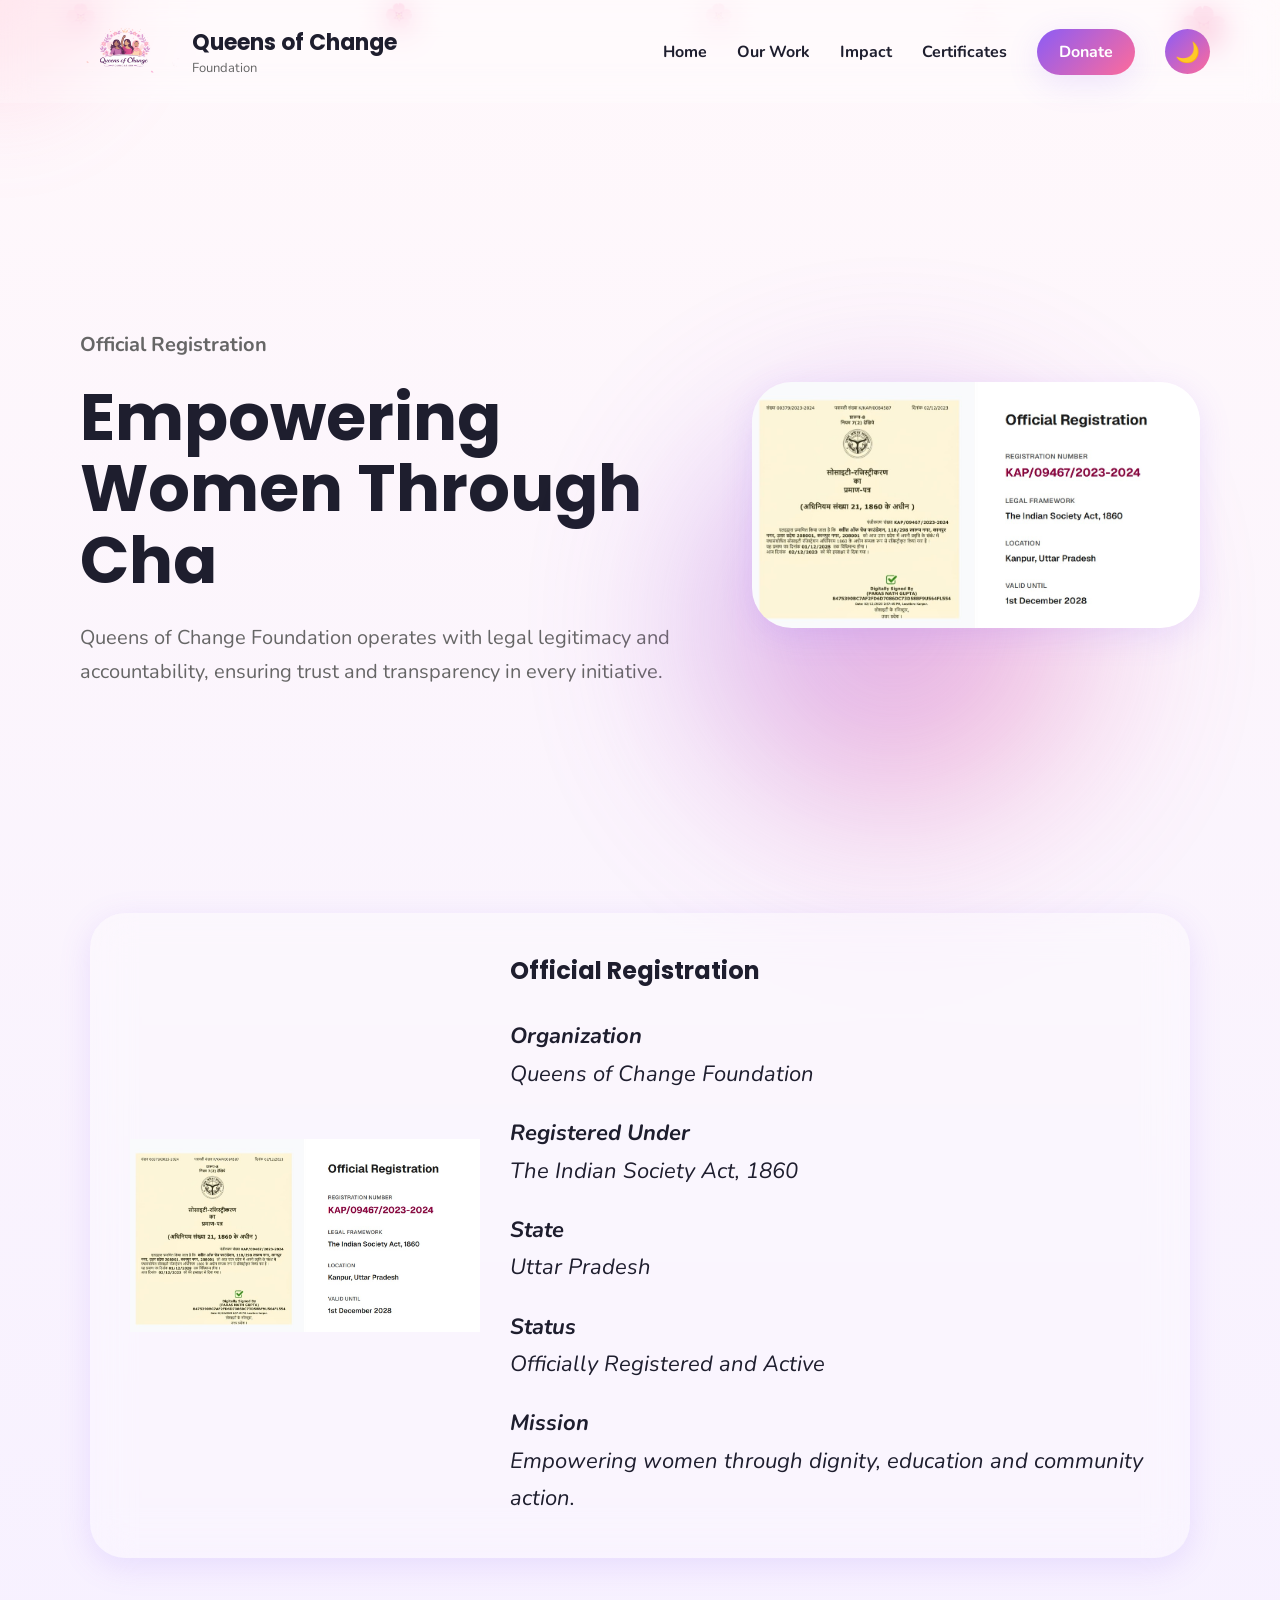
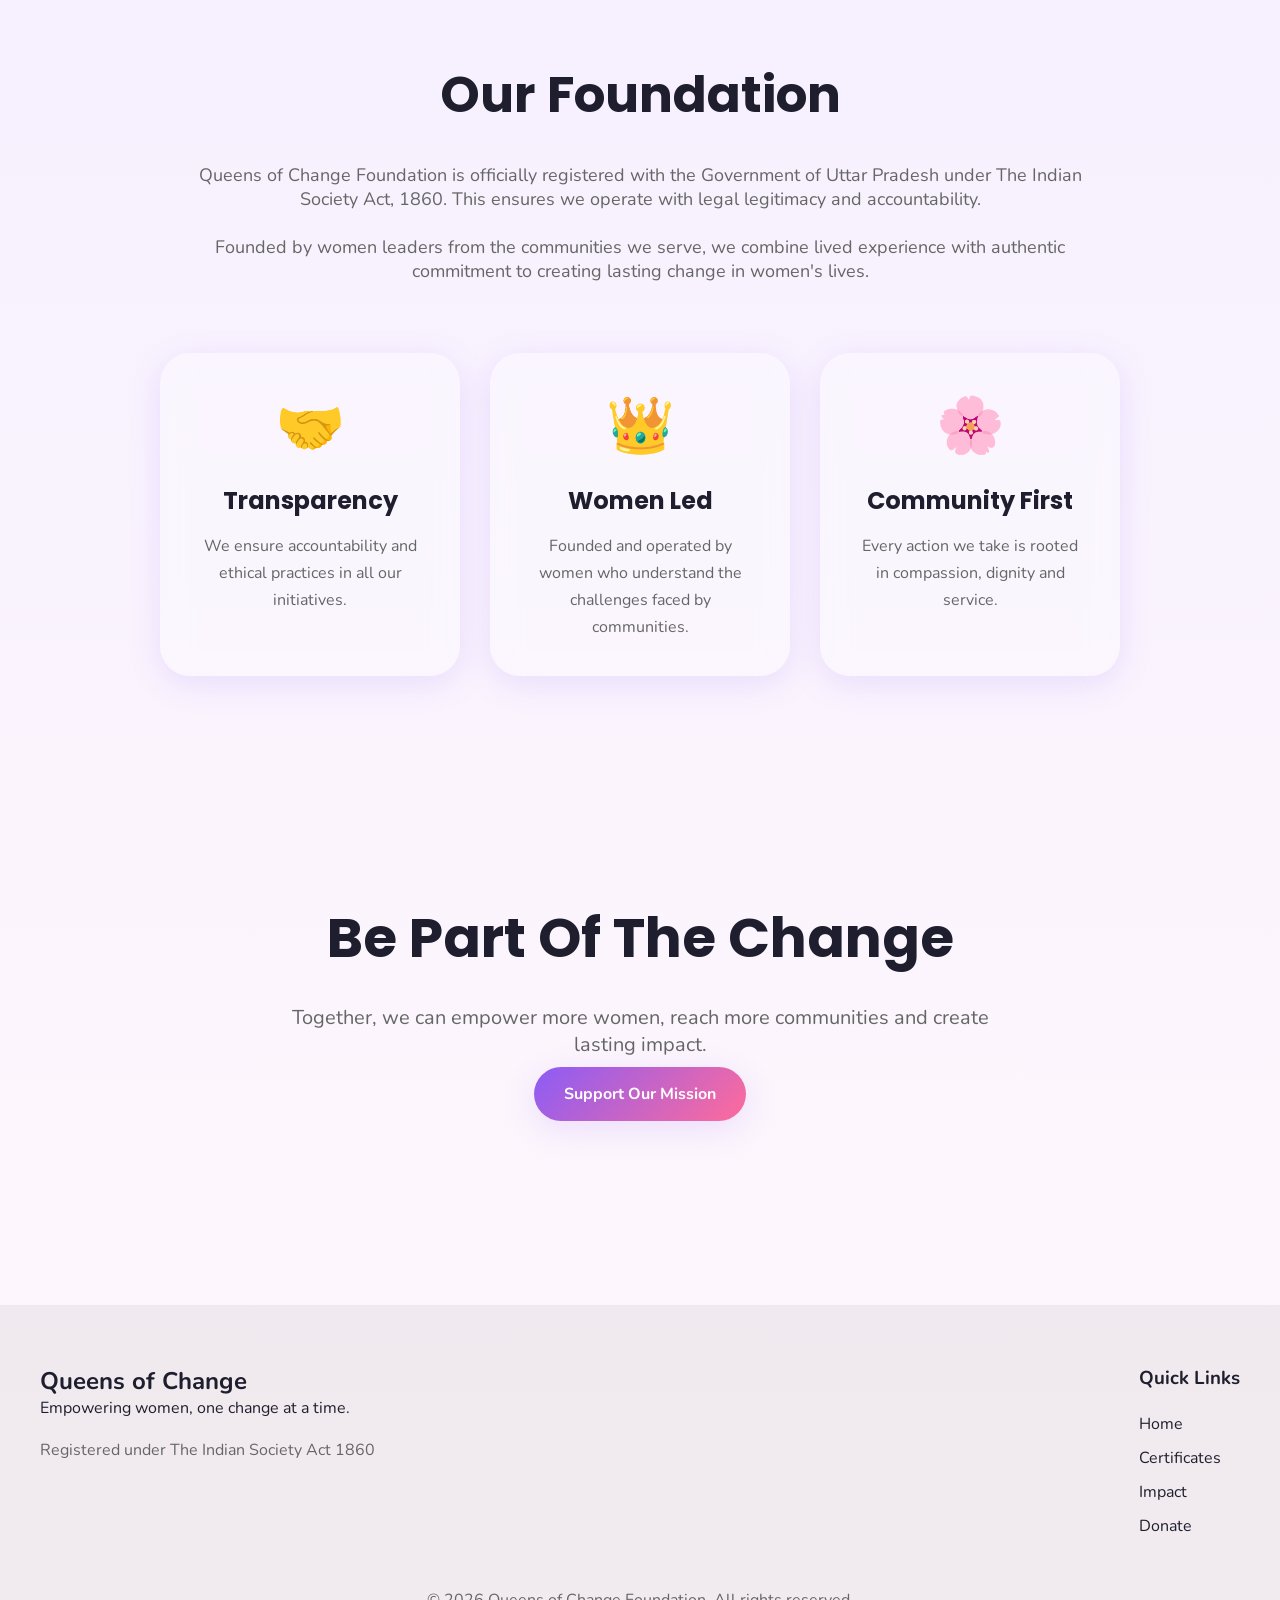
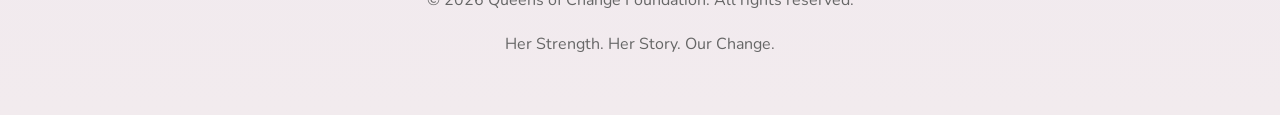
==== certificate.html @ 1db17154 "Initial commit" ====
<!DOCTYPE html>
<html lang="en">

<head>

<meta charset="UTF-8">

<meta name="viewport"

content="width=device-width, initial-scale=1.0">

<title>

Certificates |

Queens of Change Foundation

</title>

<link rel="stylesheet"

href="css/style.css">


<link rel="preconnect"

href="https://fonts.googleapis.com">


<link href="https://fonts.googleapis.com/css2?family=Poppins:wght@300;400;500;600;700&family=Nunito:wght@300;400;600;700&display=swap"

rel="stylesheet">

</head>


<body>


<div class="cursor-glow"></div>


<div class="petals">

<span>🌸</span>

<span>🌸</span>

<span>🌸</span>

<span>🌸</span>

<span>🌸</span>

</div>




<!-- NAVBAR -->


<header>

<nav class="navbar">


<div class="logo">

<img src="images/logo.png">


<div>

<h2>

Queens of Change

</h2>

<p>

Foundation

</p>

</div>

</div>



<ul class="nav-links">

<li><a href="#">Home</a></li>



<li><a href="#stats">Our Work</a></li>

<li><a href="impact.html">Impact</a></li>

<li><a href="certificate.html">

Certificates

</a></li>

<li>

<a class="donate-btn"

href="donate.html">

Donate

</a>

</li>

<li>

<button id="theme-toggle">

🌙

</button>

</li>

</ul>

</nav>

</header>





<!-- HERO -->


<section class="hero">


<div class="hero-text">


<p class="tagline">

Official Registration

</p>



<h1>

Certified.

Transparent.

Community Driven.

</h1>


<p>

Queens of Change Foundation

operates with legal legitimacy

and accountability,

ensuring trust and transparency

in every initiative.

</p>


</div>




<div class="hero-image">

<div class="blob"></div>

<img src="images/certificate.jpg">

</div>


</section>








<!-- CERTIFICATE DETAILS -->


<section class="story-card"

style="max-width:1100px;

margin:auto;">


<img

src="images/certificate.jpg"

style="

width:350px;

height:auto;

border-radius:30px;

object-fit:contain;

">


<div>


<h2

style="font-family:Poppins;

margin-bottom:30px;">

Official Registration

</h2>




<p>

<b>

Organization

</b>

<br>

Queens of Change Foundation

</p>


<br>


<p>

<b>

Registered Under

</b>

<br>

The Indian Society Act,

1860

</p>



<br>


<p>

<b>

State

</b>

<br>

Uttar Pradesh

</p>



<br>


<p>

<b>

Status

</b>

<br>

Officially Registered

and Active

</p>



<br>


<p>

<b>

Mission

</b>

<br>

Empowering women

through dignity,

education

and community action.

</p>



</div>


</section>








<!-- OUR FOUNDATION -->


<section class="services">


<h2>

Our Foundation

</h2>



<p class="section-subtitle"

style="max-width:900px;

margin:auto;

margin-top:30px;">


Queens of Change Foundation is officially registered with the Government of Uttar Pradesh under The Indian Society Act, 1860.

This ensures we operate with legal legitimacy and accountability.



<br><br>


Founded by women leaders from the communities we serve,

we combine lived experience with authentic commitment to creating lasting change in women's lives.


</p>




<div

style="

margin-top:70px;

display:flex;

justify-content:center;

gap:30px;

flex-wrap:wrap;

">



<div class="service-card"

style="max-width:300px;">


<div class="icon">

🤝

</div>



<h3>

Transparency

</h3>


<p>

We ensure accountability

and ethical practices

in all our initiatives.

</p>


</div>






<div class="service-card"

style="max-width:300px;">


<div class="icon">

👑

</div>



<h3>

Women Led

</h3>


<p>

Founded and operated

by women who understand

the challenges faced

by communities.

</p>


</div>







<div class="service-card"

style="max-width:300px;">


<div class="icon">

🌸

</div>


<h3>

Community First

</h3>


<p>

Every action we take

is rooted in compassion,

dignity and service.

</p>


</div>




</div>


</section>







<!-- CTA -->


<section class="cta">


<h2>

Be Part Of The Change

</h2>



<p>

Together,

we can empower more women,

reach more communities

and create lasting impact.

</p>




<a

class="primary-btn"

target="_blank"

href="https://docs.google.com/forms/d/e/1FAIpQLSdrCJnrJfnxzmGXOmvuvwGHFw8QOWnlW3kPCUQ47T0IUEgQ8w/viewform">

Support Our Mission

</a>



</section>







<!-- FOOTER -->


<footer>


<div class="footer-content">


<div>


<h2>

Queens of Change

</h2>


<p>

Empowering women,

one change at a time.

</p>



<p

style="margin-top:20px;

color:var(--text-light);">


Registered under

The Indian Society Act 1860

</p>



</div>





<div>


<h3>

Quick Links

</h3>
<br>


<ul>

<li>

<a href="#">

Home

</a>

</li>

<li>

<a href="certificate.html">

Certificates

</a>

</li>



<li>

<a href="impact.html">

Impact

</a>

</li>

<li>

<a

href="https://docs.google.com/forms/d/e/1FAIpQLSdrCJnrJfnxzmGXOmvuvwGHFw8QOWnlW3kPCUQ47T0IUEgQ8w/viewform"

target="_blank"
>

Donate 

</a>

</li>

</ul>

</div>


</div>





<div class="copyright">


© 2026

Queens of Change Foundation.

All rights reserved.


<br><br>


Her Strength.

Her Story.

Our Change.


</div>


</footer>



<script src="js/script.js"></script>

<script src="js/darkmode.js"></script>


</body>

</html>
---- css/style.css ----
:root{

--primary:#8B5CF6;
--secondary:#FF6B9A;
--accent:#FFD6E7;

--bg:#FFF8FB;
--bg2:#F7F1FF;

--glass:rgba(255,255,255,.25);

--text:#1E1E2E;
--text-light:#666;

--shadow:
0 8px 32px rgba(139,92,246,.15);

}


[data-theme="dark"]{

--primary:#B794F4;

--secondary:#FF80AB;

--accent:#2D1F3D;

--bg:#121018;

--bg2:#1C1627;

--glass:rgba(255,255,255,.08);

--text:#F5F5F7;

--text-light:#B7B7C0;

--shadow:
0 8px 32px rgba(0,0,0,.35);

}


/* Reset */

*{

margin:0;

padding:0;

box-sizing:border-box;

}


html{

scroll-behavior:smooth;

}


body{

font-family:'Nunito',sans-serif;

background:

linear-gradient(

180deg,

var(--bg),

var(--bg2),

var(--bg)

);

color:var(--text);

overflow-x:hidden;

transition:.4s;

}


/* Scrollbar */

::-webkit-scrollbar{

width:10px;

}

::-webkit-scrollbar-thumb{

background:

linear-gradient(

var(--primary),

var(--secondary)

);

border-radius:20px;

}



/* NAVBAR */

header{

position:sticky;

top:0;

z-index:999;

backdrop-filter:blur(15px);

background:var(--glass);

}


.navbar{

max-width:1200px;

margin:auto;

padding:15px 30px;

display:flex;

justify-content:space-between;

align-items:center;

}


.logo{

display:flex;

align-items:center;

gap:12px;

}


.logo img{

width:110px;

height:auto;

}
.logo h2{

font-family:Poppins;

font-size:22px;

}


.logo p{

font-size:13px;

color:var(--text-light);

}



.nav-links{

display:flex;

align-items:center;

gap:30px;

list-style:none;

}


.nav-links a{

text-decoration:none;

color:var(--text);

font-weight:700;

transition:.3s;

}


.nav-links a:hover{

color:var(--primary);

}



#theme-toggle{

width:45px;

height:45px;

border:none;

border-radius:50%;

cursor:pointer;

background:

linear-gradient(

135deg,

var(--primary),

var(--secondary)

);

font-size:20px;

color:white;

}



.donate-btn{

padding:12px 22px;

border-radius:30px;

background:

linear-gradient(

135deg,

var(--primary),

var(--secondary)

);

color:white!important;

box-shadow:var(--shadow);

}




/* HERO */

.hero{

max-width:1200px;

margin:auto;

min-height:90vh;

display:flex;

align-items:center;

justify-content:space-between;

padding:70px 40px;

gap:50px;

}



.hero-text{

width:55%;

}


.tagline{

font-size:18px;

font-weight:700;

color:var(--secondary);

margin-bottom:20px;

}



.hero h1{

font-size:65px;

font-family:Poppins;

line-height:1.1;

margin-bottom:25px;

}


.hero p{

font-size:20px;

color:var(--text-light);

line-height:1.7;

}



.hero-buttons{

margin-top:35px;

display:flex;

gap:20px;

}



.primary-btn{

padding:16px 30px;

border-radius:35px;

text-decoration:none;

font-weight:700;

background:

linear-gradient(

135deg,

var(--primary),

var(--secondary)

);

color:white;

box-shadow:var(--shadow);

transition:.3s;

}



.primary-btn:hover{

transform:translateY(-5px);

}



.secondary-btn{

padding:16px 30px;

border-radius:35px;

text-decoration:none;

font-weight:700;

background:var(--glass);

backdrop-filter:blur(15px);

color:var(--text);

border:1px solid rgba(255,255,255,.3);

transition:.3s;

}



.secondary-btn:hover{

transform:translateY(-5px);

}



/* HERO IMAGE */

.hero-image{

width:40%;

position:relative;

}


.hero-image img{

width:100%;

border-radius:40px;

position:relative;

z-index:2;

box-shadow:var(--shadow);

}


.blob{

position:absolute;

width:380px;

height:380px;

background:

linear-gradient(

135deg,

var(--primary),

var(--secondary)

);

border-radius:50%;

filter:blur(90px);

opacity:.45;

top:50px;

left:-50px;

animation:float 6s ease-in-out infinite;

}




/* STATS */


.stats{

max-width:1200px;

margin:80px auto;

display:grid;

grid-template-columns:repeat(4,1fr);

gap:30px;

padding:0 40px;

}


.stat-card{

padding:35px;

text-align:center;

background:var(--glass);

backdrop-filter:blur(20px);

border-radius:30px;

box-shadow:var(--shadow);

transition:.4s;

}


.stat-card:hover{

transform:

translateY(-12px)

scale(1.03);

}



.stat-card h2{

font-size:45px;

font-family:Poppins;

background:

linear-gradient(

var(--primary),

var(--secondary)

);

-webkit-background-clip:text;

-webkit-text-fill-color:transparent;

}


.stat-card p{

margin-top:10px;

font-weight:700;

color:var(--text-light);

}



/* SERVICES */


.services{

max-width:1200px;

margin:auto;

padding:100px 40px;

text-align:center;

}


.services h2{

font-size:50px;

font-family:Poppins;

}


.section-subtitle{

margin-top:20px;

color:var(--text-light);

font-size:18px;

}


.service-container{

margin-top:60px;

display:grid;

grid-template-columns:

repeat(4,1fr);

gap:30px;

}


.service-card{

padding:35px;

border-radius:30px;

background:var(--glass);

backdrop-filter:blur(15px);

box-shadow:var(--shadow);

transition:.4s;

}


.service-card:hover{

transform:

translateY(-15px);

}



.icon{

font-size:55px;

margin-bottom:20px;

}


.service-card h3{

font-size:24px;

font-family:Poppins;

margin-bottom:15px;

}


.service-card p{

color:var(--text-light);

line-height:1.7;

}




/* TIMELINE */


.timeline{

padding:100px 40px;

text-align:center;

}


.timeline h2{

font-size:50px;

font-family:Poppins;

margin-bottom:70px;

}


.timeline-container{

display:flex;

justify-content:center;

gap:40px;

flex-wrap:wrap;

}


.timeline-item{

width:220px;

padding:35px;

border-radius:30px;

background:var(--glass);

box-shadow:var(--shadow);

position:relative;

}


.timeline-item::after{

content:"";

position:absolute;

right:-22px;

top:50%;

width:40px;

height:3px;

background:var(--primary);

}



/* GALLERY */


.gallery{

padding:100px 40px;

text-align:center;

}


.gallery h2{

font-size:50px;

font-family:Poppins;

margin-bottom:60px;

}



.gallery-grid{

display:grid;

grid-template-columns:

repeat(auto-fit,minmax(250px,1fr));

gap:25px;

}


.gallery-grid img{

width:100%;

height:300px;

object-fit:cover;

border-radius:25px;

transition:.5s;

cursor:pointer;

box-shadow:var(--shadow);

}


.gallery-grid img:hover{

transform:

scale(1.05);

}



/* STORIES */


.stories{

padding:100px 40px;

text-align:center;

}


.story-card{

max-width:800px;

margin:auto;

display:flex;

gap:30px;

padding:40px;

border-radius:35px;

background:var(--glass);

backdrop-filter:blur(20px);

box-shadow:var(--shadow);

}


.story-card img{

width:200px;

height:200px;

border-radius:50%;

object-fit:cover;

}


.story-card p{

font-size:22px;

line-height:1.7;

font-style:italic;

}


.story-card h3{

margin-top:20px;

font-family:Poppins;

}



/* CTA */

.cta{

padding:120px 40px;

text-align:center;

}


.cta h2{

font-size:55px;

font-family:Poppins;

}


.cta p{

margin:25px auto;

max-width:700px;

font-size:20px;

color:var(--text-light);

}




/* FOOTER */


footer{

padding:60px 40px;

background:rgba(0,0,0,.05);

margin-top:80px;

}


.footer-content{

max-width:1200px;

margin:auto;

display:flex;

justify-content:space-between;

flex-wrap:wrap;

gap:50px;

}


footer ul{

list-style:none;

}


footer li{

margin-bottom:12px;

}


footer a{

text-decoration:none;

color:var(--text);

}


.copyright{

text-align:center;

margin-top:40px;

color:var(--text-light);

}



/* FLOATING PETALS */

.petals span{

position:fixed;

font-size:30px;

opacity:.5;

animation:fall linear infinite;

}


.petals span:nth-child(1){

left:5%;

animation-duration:12s;

}

.petals span:nth-child(2){

left:30%;

animation-duration:18s;

}

.petals span:nth-child(3){

left:55%;

animation-duration:15s;

}

.petals span:nth-child(4){

left:75%;

animation-duration:20s;

}

.petals span:nth-child(5){

left:92%;

animation-duration:14s;

}



/* ANIMATIONS */

@keyframes float{

0%{

transform:translateY(0);

}

50%{

transform:translateY(-30px);

}

100%{

transform:translateY(0);

}

}



@keyframes fall{

0%{

top:-100px;

transform:rotate(0deg);

}

100%{

top:100vh;

transform:

rotate(360deg);

}

}




/* MOBILE */

@media(max-width:900px){

.hero{

flex-direction:column;

text-align:center;

}


.hero-text,

.hero-image{

width:100%;

}


.hero h1{

font-size:45px;

}


.stats{

grid-template-columns:

1fr 1fr;

}


.service-container{

grid-template-columns: repeat(4,1fr);

}


.story-card{

flex-direction:column;

align-items:center;

}


.nav-links{

display:none;

}

}
/* Scroll reveal */

.hidden{

opacity:0;

transform:

translateY(50px);

transition:

all .8s ease;

}


.show{

opacity:1;

transform:

translateY(0);

}




/* Cursor Glow */


.cursor-glow{

position:fixed;

width:300px;

height:300px;

border-radius:50%;

background:

radial-gradient(

circle,

rgba(255,107,154,.25),

transparent 70%

);

pointer-events:none;

transform:

translate(-50%,-50%);

z-index:-1;

filter:blur(40px);

}




/* Navbar scroll */


.nav-scroll{

background:

rgba(255,255,255,.15);

backdrop-filter:

blur(20px);

box-shadow:

0 10px 40px rgba(0,0,0,.08);

}




/* Image modal */


.modal{

position:fixed;

top:0;

left:0;

width:100%;

height:100%;

background:

rgba(0,0,0,.85);

display:flex;

justify-content:center;

align-items:center;

z-index:9999;

}


.modal img{

max-width:80%;

max-height:85%;

border-radius:25px;

}


.close{

position:absolute;

top:40px;

right:50px;

font-size:40px;

color:white;

cursor:pointer;

}




/* Ripple */


.primary-btn,

.secondary-btn,

.donate-btn{

position:relative;

overflow:hidden;

}


.ripple{

position:absolute;

width:15px;

height:15px;

border-radius:50%;

background:

rgba(255,255,255,.6);

transform:

translate(-50%,-50%);

animation:

ripple .6s linear;

}



@keyframes ripple{


to{


width:350px;

height:350px;

opacity:0;


}


}
/* Smooth theme switching */

body,

.navbar,

.stat-card,

.service-card,

.timeline-item,

.story-card,

footer,

.primary-btn,

.secondary-btn,

.donate-btn{

transition:

background .4s ease,

color .4s ease,

box-shadow .4s ease,

border .4s ease,

transform .3s ease;

}



.theme-transition *{

transition:

background .4s ease,

color .4s ease,

border .4s ease,

box-shadow .4s ease;

}
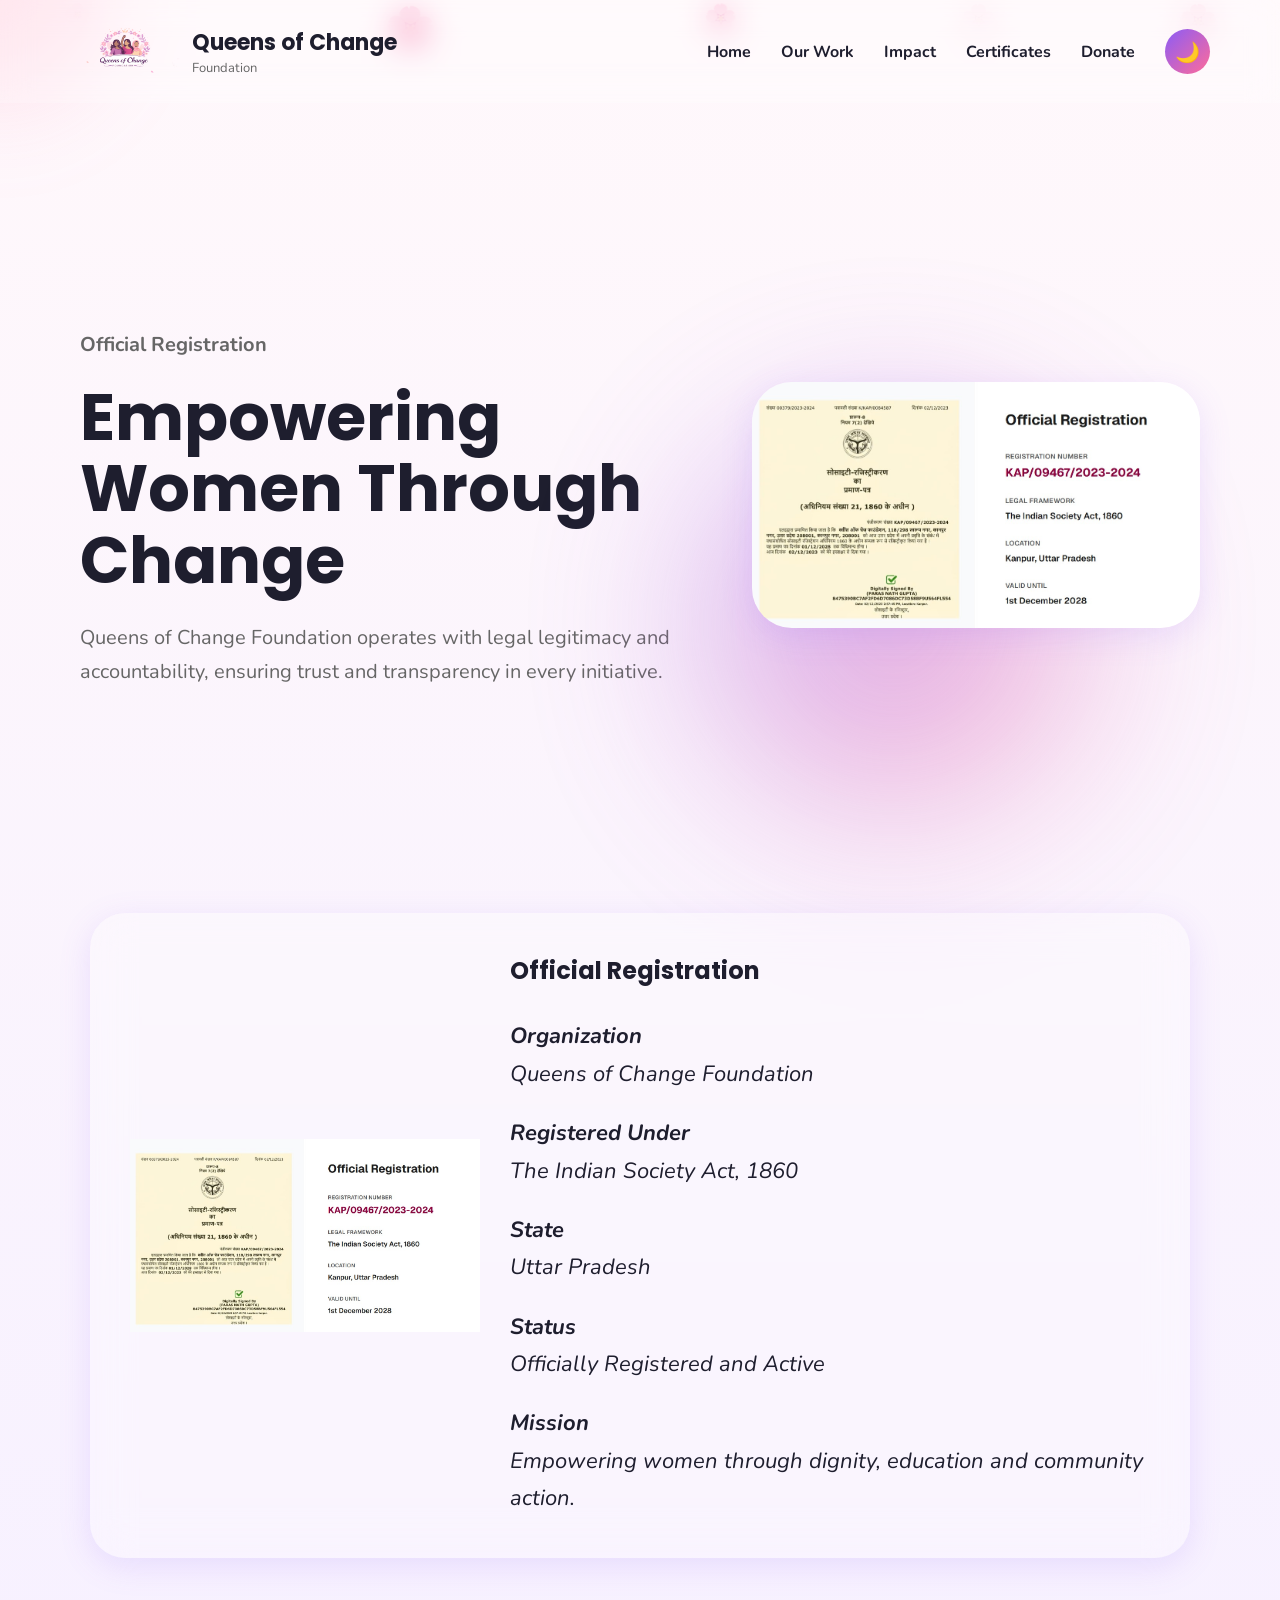
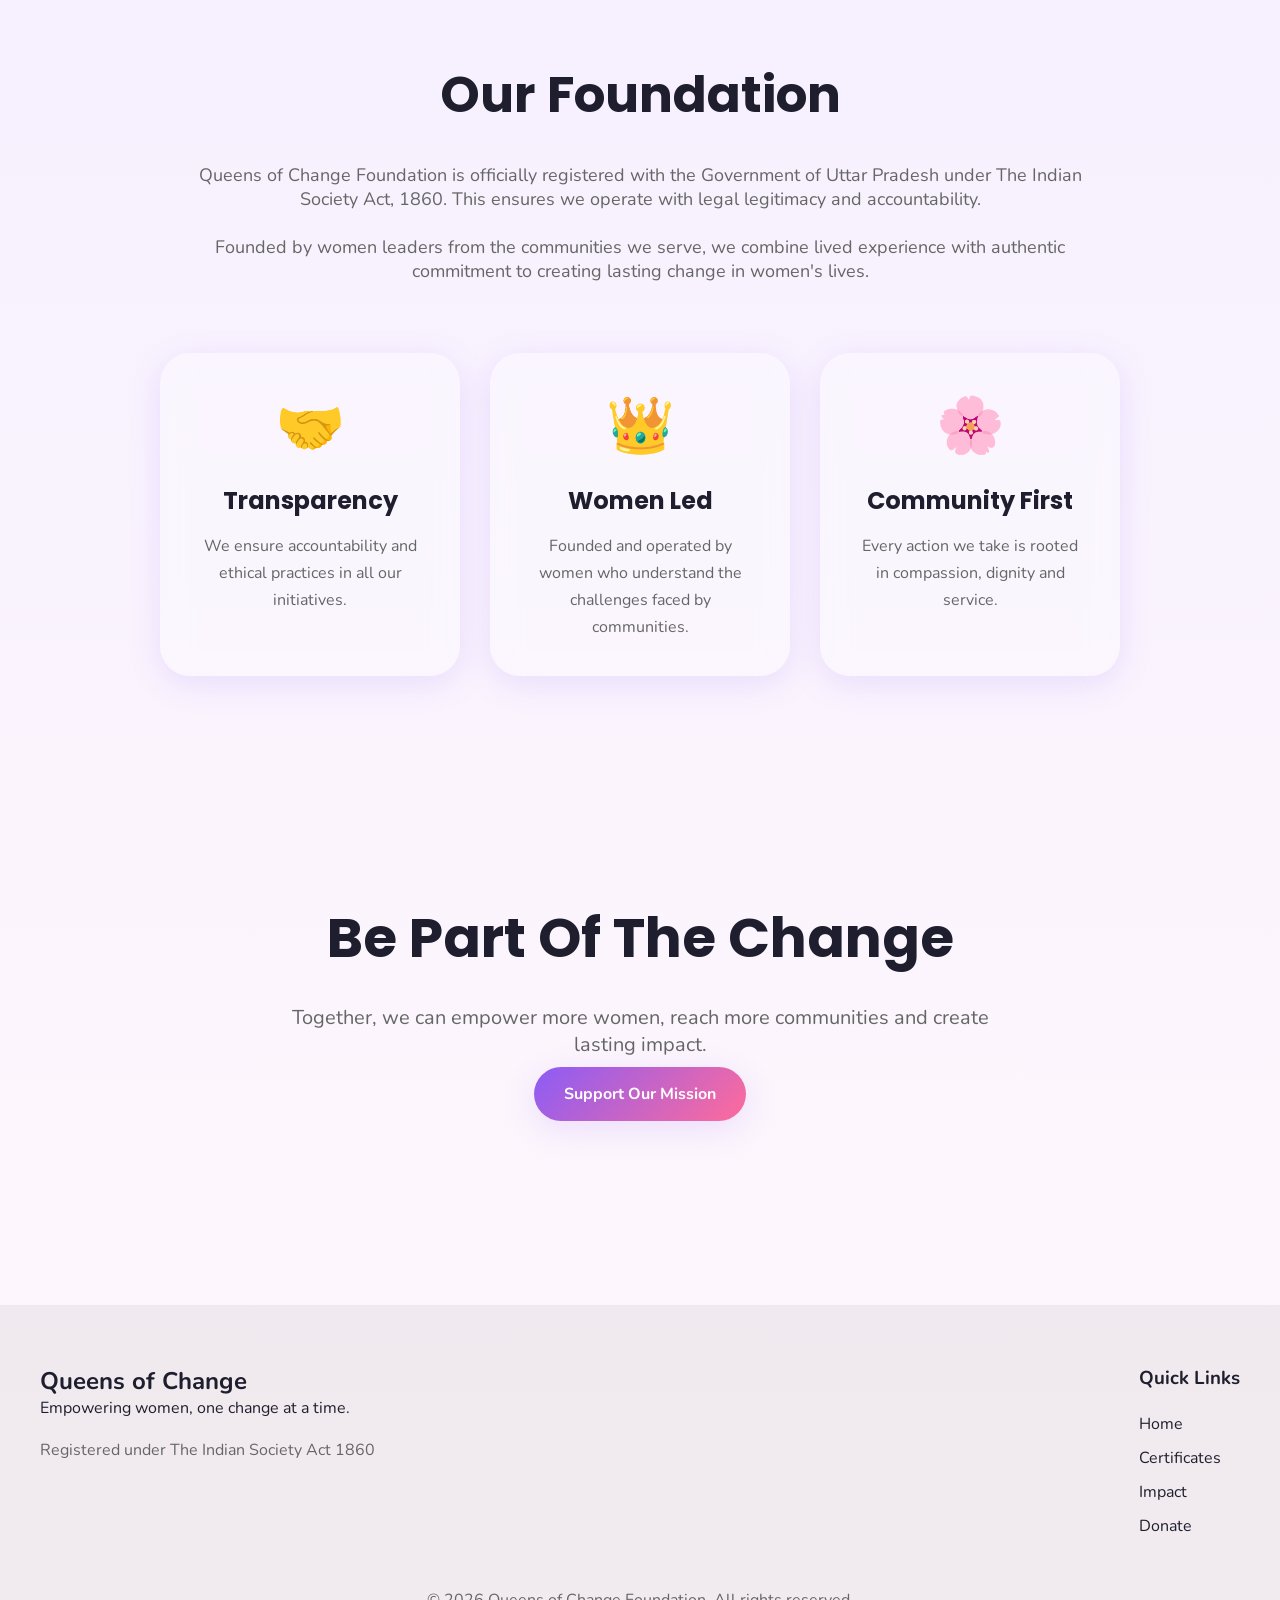
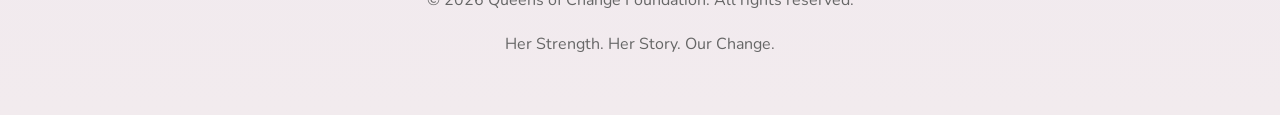
==== commit 2deb826a: "donation updation" ====
--- a/certificate.html
+++ b/certificate.html
@@ -108,591 +108,6 @@
 
 <li>
 
-<a class="donate-btn"
-
-href="donate.html">
-
-Donate
-
-</a>
-
-</li>
-
-<li>
-
-<button id="theme-toggle">
-
-🌙
-
-</button>
-
-</li>
-
-</ul>
-
-</nav>
-
-</header>
-
-
-
-
-
-<!-- HERO -->
-
-
-<section class="hero">
-
-
-<div class="hero-text">
-
-
-<p class="tagline">
-
-Official Registration
-
-</p>
-
-
-
-<h1>
-
-Certified.
-
-Transparent.
-
-Community Driven.
-
-</h1>
-
-
-<p>
-
-Queens of Change Foundation
-
-operates with legal legitimacy
-
-and accountability,
-
-ensuring trust and transparency
-
-in every initiative.
-
-</p>
-
-
-</div>
-
-
-
-
-<div class="hero-image">
-
-<div class="blob"></div>
-
-<img src="images/certificate.jpg">
-
-</div>
-
-
-</section>
-
-
-
-
-
-
-
-
-<!-- CERTIFICATE DETAILS -->
-
-
-<section class="story-card"
-
-style="max-width:1100px;
-
-margin:auto;">
-
-
-<img
-
-src="images/certificate.jpg"
-
-style="
-
-width:350px;
-
-height:auto;
-
-border-radius:30px;
-
-object-fit:contain;
-
-">
-
-
-<div>
-
-
-<h2
-
-style="font-family:Poppins;
-
-margin-bottom:30px;">
-
-Official Registration
-
-</h2>
-
-
-
-
-<p>
-
-<b>
-
-Organization
-
-</b>
-
-<br>
-
-Queens of Change Foundation
-
-</p>
-
-
-<br>
-
-
-<p>
-
-<b>
-
-Registered Under
-
-</b>
-
-<br>
-
-The Indian Society Act,
-
-1860
-
-</p>
-
-
-
-<br>
-
-
-<p>
-
-<b>
-
-State
-
-</b>
-
-<br>
-
-Uttar Pradesh
-
-</p>
-
-
-
-<br>
-
-
-<p>
-
-<b>
-
-Status
-
-</b>
-
-<br>
-
-Officially Registered
-
-and Active
-
-</p>
-
-
-
-<br>
-
-
-<p>
-
-<b>
-
-Mission
-
-</b>
-
-<br>
-
-Empowering women
-
-through dignity,
-
-education
-
-and community action.
-
-</p>
-
-
-
-</div>
-
-
-</section>
-
-
-
-
-
-
-
-
-<!-- OUR FOUNDATION -->
-
-
-<section class="services">
-
-
-<h2>
-
-Our Foundation
-
-</h2>
-
-
-
-<p class="section-subtitle"
-
-style="max-width:900px;
-
-margin:auto;
-
-margin-top:30px;">
-
-
-Queens of Change Foundation is officially registered with the Government of Uttar Pradesh under The Indian Society Act, 1860.
-
-This ensures we operate with legal legitimacy and accountability.
-
-
-
-<br><br>
-
-
-Founded by women leaders from the communities we serve,
-
-we combine lived experience with authentic commitment to creating lasting change in women's lives.
-
-
-</p>
-
-
-
-
-<div
-
-style="
-
-margin-top:70px;
-
-display:flex;
-
-justify-content:center;
-
-gap:30px;
-
-flex-wrap:wrap;
-
-">
-
-
-
-<div class="service-card"
-
-style="max-width:300px;">
-
-
-<div class="icon">
-
-🤝
-
-</div>
-
-
-
-<h3>
-
-Transparency
-
-</h3>
-
-
-<p>
-
-We ensure accountability
-
-and ethical practices
-
-in all our initiatives.
-
-</p>
-
-
-</div>
-
-
-
-
-
-
-<div class="service-card"
-
-style="max-width:300px;">
-
-
-<div class="icon">
-
-👑
-
-</div>
-
-
-
-<h3>
-
-Women Led
-
-</h3>
-
-
-<p>
-
-Founded and operated
-
-by women who understand
-
-the challenges faced
-
-by communities.
-
-</p>
-
-
-</div>
-
-
-
-
-
-
-
-<div class="service-card"
-
-style="max-width:300px;">
-
-
-<div class="icon">
-
-🌸
-
-</div>
-
-
-<h3>
-
-Community First
-
-</h3>
-
-
-<p>
-
-Every action we take
-
-is rooted in compassion,
-
-dignity and service.
-
-</p>
-
-
-</div>
-
-
-
-
-</div>
-
-
-</section>
-
-
-
-
-
-
-
-<!-- CTA -->
-
-
-<section class="cta">
-
-
-<h2>
-
-Be Part Of The Change
-
-</h2>
-
-
-
-<p>
-
-Together,
-
-we can empower more women,
-
-reach more communities
-
-and create lasting impact.
-
-</p>
-
-
-
-
-<a
-
-class="primary-btn"
-
-target="_blank"
-
-href="https://docs.google.com/forms/d/e/1FAIpQLSdrCJnrJfnxzmGXOmvuvwGHFw8QOWnlW3kPCUQ47T0IUEgQ8w/viewform">
-
-Support Our Mission
-
-</a>
-
-
-
-</section>
-
-
-
-
-
-
-
-<!-- FOOTER -->
-
-
-<footer>
-
-
-<div class="footer-content">
-
-
-<div>
-
-
-<h2>
-
-Queens of Change
-
-</h2>
-
-
-<p>
-
-Empowering women,
-
-one change at a time.
-
-</p>
-
-
-
-<p
-
-style="margin-top:20px;
-
-color:var(--text-light);">
-
-
-Registered under
-
-The Indian Society Act 1860
-
-</p>
-
-
-
-</div>
-
-
-
-
-
-<div>
-
-
-<h3>
-
-Quick Links
-
-</h3>
-<br>
-
-
-<ul>
-
-<li>
-
-<a href="#">
-
-Home
-
-</a>
-
-</li>
-
-<li>
-
-<a href="certificate.html">
-
-Certificates
-
-</a>
-
-</li>
-
-
-
-<li>
-
-<a href="impact.html">
-
-Impact
-
-</a>
-
-</li>
-
-<li>
-
 <a
 
 href="https://docs.google.com/forms/d/e/1FAIpQLSdrCJnrJfnxzmGXOmvuvwGHFw8QOWnlW3kPCUQ47T0IUEgQ8w/viewform"
@@ -706,8 +121,596 @@
 
 </li>
 
+<li>
+
+<button id="theme-toggle">
+
+🌙
+
+</button>
+
+</li>
+
 </ul>
 
+</nav>
+
+</header>
+
+
+
+
+
+<!-- HERO -->
+
+
+<section class="hero">
+
+
+<div class="hero-text">
+
+
+<p class="tagline">
+
+Official Registration
+
+</p>
+
+
+
+<h1>
+
+Certified.
+
+Transparent.
+
+Community Driven.
+
+</h1>
+
+
+<p>
+
+Queens of Change Foundation
+
+operates with legal legitimacy
+
+and accountability,
+
+ensuring trust and transparency
+
+in every initiative.
+
+</p>
+
+
+</div>
+
+
+
+
+<div class="hero-image">
+
+<div class="blob"></div>
+
+<img src="images/certificate.jpg">
+
+</div>
+
+
+</section>
+
+
+
+
+
+
+
+
+<!-- CERTIFICATE DETAILS -->
+
+
+<section class="story-card"
+
+style="max-width:1100px;
+
+margin:auto;">
+
+
+<img
+
+src="images/certificate.jpg"
+
+style="
+
+width:350px;
+
+height:auto;
+
+border-radius:30px;
+
+object-fit:contain;
+
+">
+
+
+<div>
+
+
+<h2
+
+style="font-family:Poppins;
+
+margin-bottom:30px;">
+
+Official Registration
+
+</h2>
+
+
+
+
+<p>
+
+<b>
+
+Organization
+
+</b>
+
+<br>
+
+Queens of Change Foundation
+
+</p>
+
+
+<br>
+
+
+<p>
+
+<b>
+
+Registered Under
+
+</b>
+
+<br>
+
+The Indian Society Act,
+
+1860
+
+</p>
+
+
+
+<br>
+
+
+<p>
+
+<b>
+
+State
+
+</b>
+
+<br>
+
+Uttar Pradesh
+
+</p>
+
+
+
+<br>
+
+
+<p>
+
+<b>
+
+Status
+
+</b>
+
+<br>
+
+Officially Registered
+
+and Active
+
+</p>
+
+
+
+<br>
+
+
+<p>
+
+<b>
+
+Mission
+
+</b>
+
+<br>
+
+Empowering women
+
+through dignity,
+
+education
+
+and community action.
+
+</p>
+
+
+
+</div>
+
+
+</section>
+
+
+
+
+
+
+
+
+<!-- OUR FOUNDATION -->
+
+
+<section class="services">
+
+
+<h2>
+
+Our Foundation
+
+</h2>
+
+
+
+<p class="section-subtitle"
+
+style="max-width:900px;
+
+margin:auto;
+
+margin-top:30px;">
+
+
+Queens of Change Foundation is officially registered with the Government of Uttar Pradesh under The Indian Society Act, 1860.
+
+This ensures we operate with legal legitimacy and accountability.
+
+
+
+<br><br>
+
+
+Founded by women leaders from the communities we serve,
+
+we combine lived experience with authentic commitment to creating lasting change in women's lives.
+
+
+</p>
+
+
+
+
+<div
+
+style="
+
+margin-top:70px;
+
+display:flex;
+
+justify-content:center;
+
+gap:30px;
+
+flex-wrap:wrap;
+
+">
+
+
+
+<div class="service-card"
+
+style="max-width:300px;">
+
+
+<div class="icon">
+
+🤝
+
+</div>
+
+
+
+<h3>
+
+Transparency
+
+</h3>
+
+
+<p>
+
+We ensure accountability
+
+and ethical practices
+
+in all our initiatives.
+
+</p>
+
+
+</div>
+
+
+
+
+
+
+<div class="service-card"
+
+style="max-width:300px;">
+
+
+<div class="icon">
+
+👑
+
+</div>
+
+
+
+<h3>
+
+Women Led
+
+</h3>
+
+
+<p>
+
+Founded and operated
+
+by women who understand
+
+the challenges faced
+
+by communities.
+
+</p>
+
+
+</div>
+
+
+
+
+
+
+
+<div class="service-card"
+
+style="max-width:300px;">
+
+
+<div class="icon">
+
+🌸
+
+</div>
+
+
+<h3>
+
+Community First
+
+</h3>
+
+
+<p>
+
+Every action we take
+
+is rooted in compassion,
+
+dignity and service.
+
+</p>
+
+
+</div>
+
+
+
+
+</div>
+
+
+</section>
+
+
+
+
+
+
+
+<!-- CTA -->
+
+
+<section class="cta">
+
+
+<h2>
+
+Be Part Of The Change
+
+</h2>
+
+
+
+<p>
+
+Together,
+
+we can empower more women,
+
+reach more communities
+
+and create lasting impact.
+
+</p>
+
+
+
+
+<a
+
+class="primary-btn"
+
+target="_blank"
+
+href="https://docs.google.com/forms/d/e/1FAIpQLSdrCJnrJfnxzmGXOmvuvwGHFw8QOWnlW3kPCUQ47T0IUEgQ8w/viewform">
+
+Support Our Mission
+
+</a>
+
+
+
+</section>
+
+
+
+
+
+
+
+<!-- FOOTER -->
+
+
+<footer>
+
+
+<div class="footer-content">
+
+
+<div>
+
+
+<h2>
+
+Queens of Change
+
+</h2>
+
+
+<p>
+
+Empowering women,
+
+one change at a time.
+
+</p>
+
+
+
+<p
+
+style="margin-top:20px;
+
+color:var(--text-light);">
+
+
+Registered under
+
+The Indian Society Act 1860
+
+</p>
+
+
+
+</div>
+
+
+
+
+
+<div>
+
+
+<h3>
+
+Quick Links
+
+</h3>
+<br>
+
+
+<ul>
+
+<li>
+
+<a href="#">
+
+Home
+
+</a>
+
+</li>
+
+<li>
+
+<a href="certificate.html">
+
+Certificates
+
+</a>
+
+</li>
+
+
+
+<li>
+
+<a href="impact.html">
+
+Impact
+
+</a>
+
+</li>
+
+<li>
+
+<a
+
+href="https://docs.google.com/forms/d/e/1FAIpQLSdrCJnrJfnxzmGXOmvuvwGHFw8QOWnlW3kPCUQ47T0IUEgQ8w/viewform"
+
+target="_blank"
+>
+
+Donate 
+
+</a>
+
+</li>
+
+</ul>
+
 </div>
 
 
@@ -751,4 +754,4 @@
 
 </body>
 
-</html>+</html>
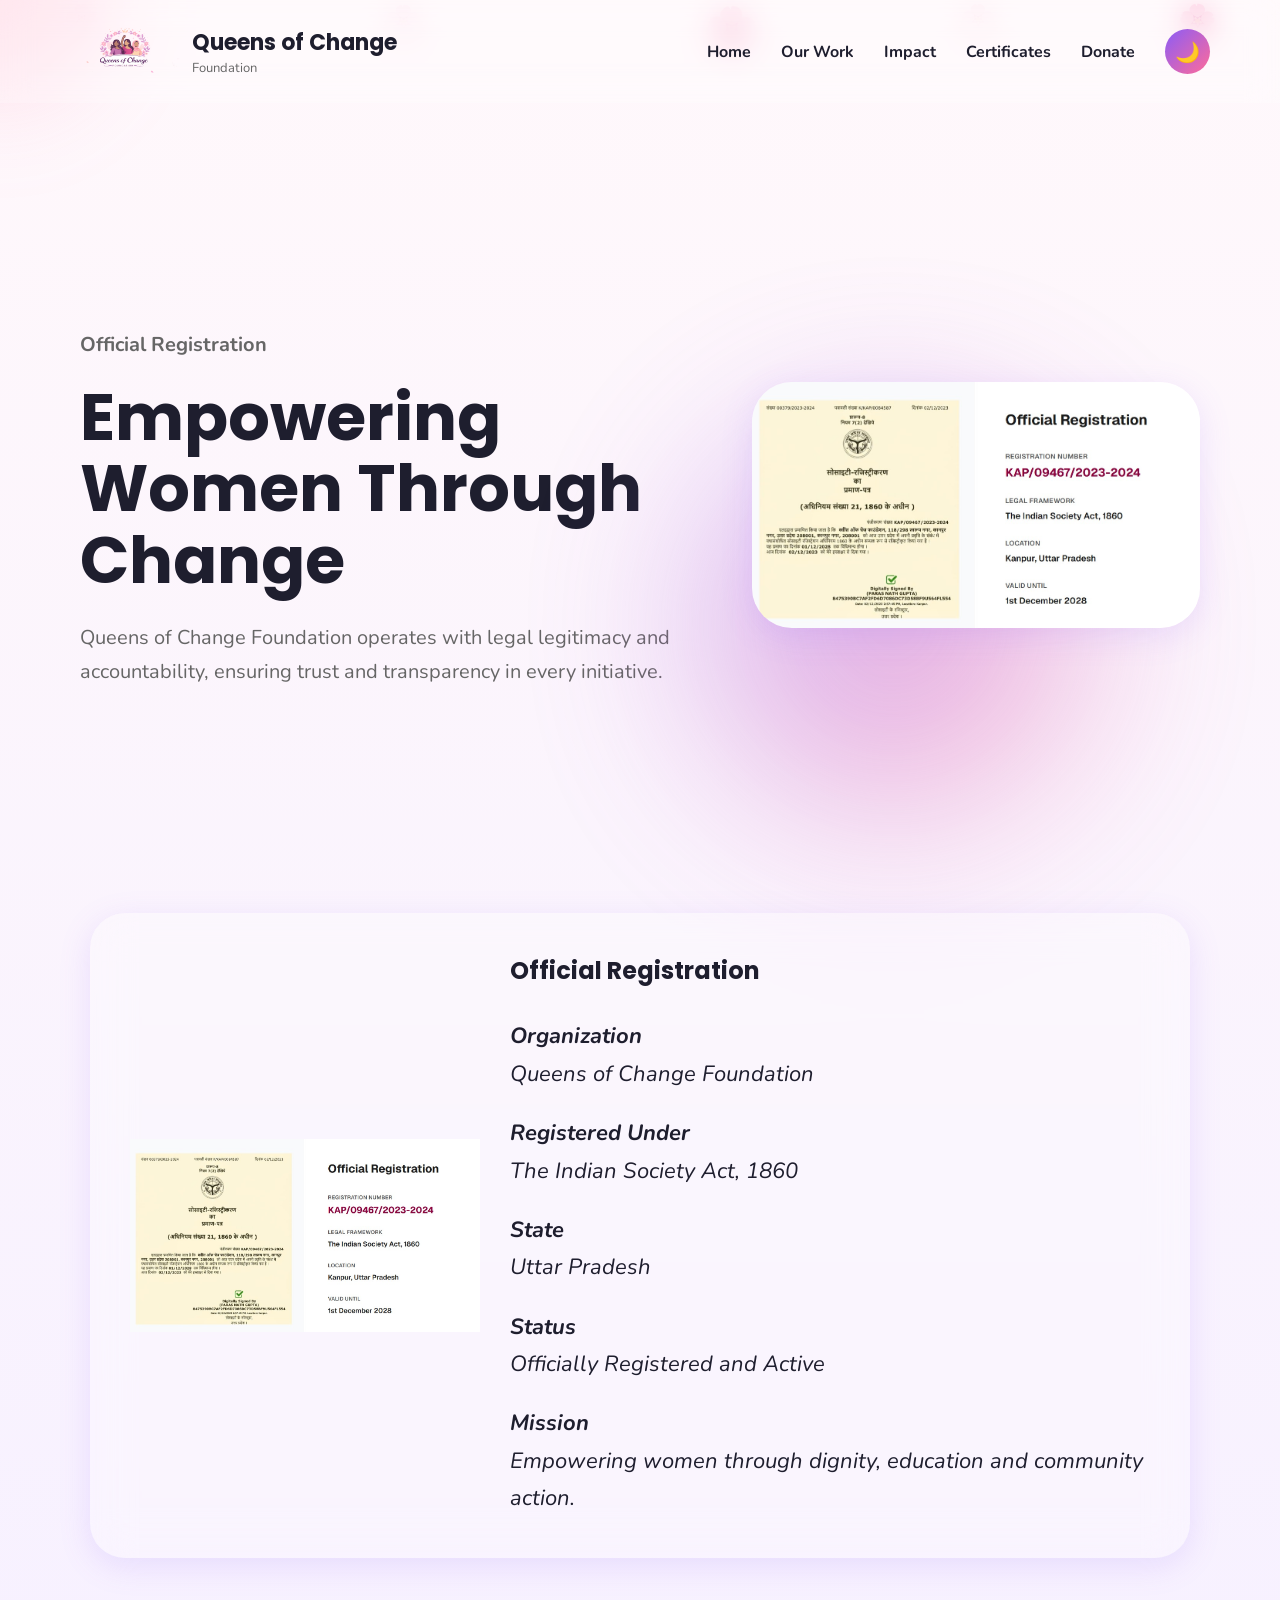
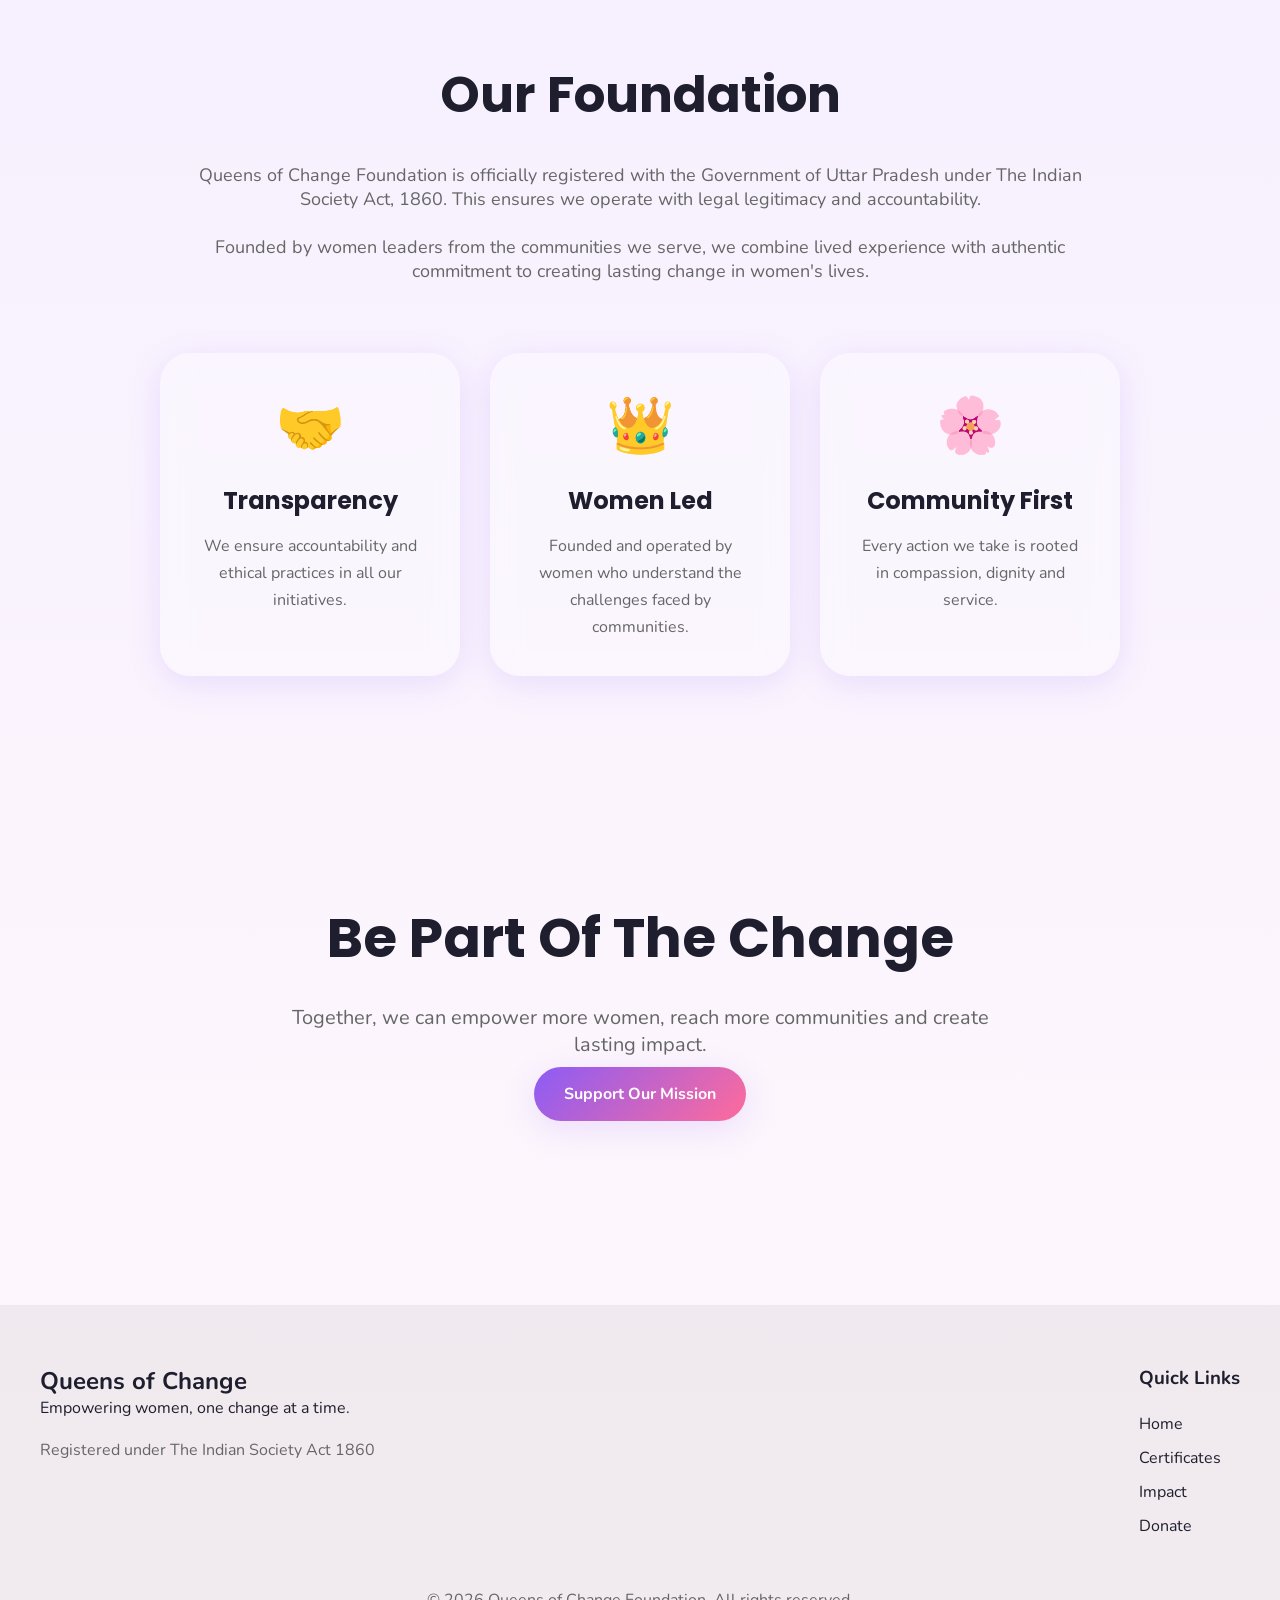
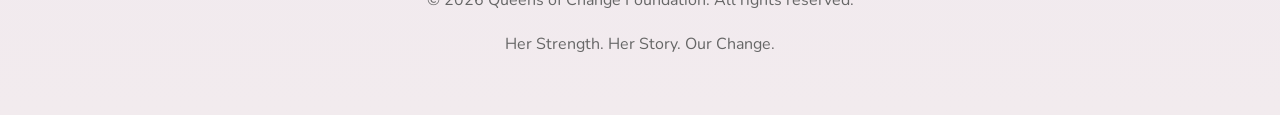
==== commit 3b97ceed: "Update Home link to point to index.html" ====
--- a/certificate.html
+++ b/certificate.html
@@ -92,7 +92,16 @@
 
 <ul class="nav-links">
 
-<li><a href="#">Home</a></li>
+
+<li>
+
+<a href="index.html">
+
+Home
+
+</a>
+
+</li>
 
 
 
@@ -664,7 +673,7 @@
 
 <li>
 
-<a href="#">
+<a href="index.html">
 
 Home
 
